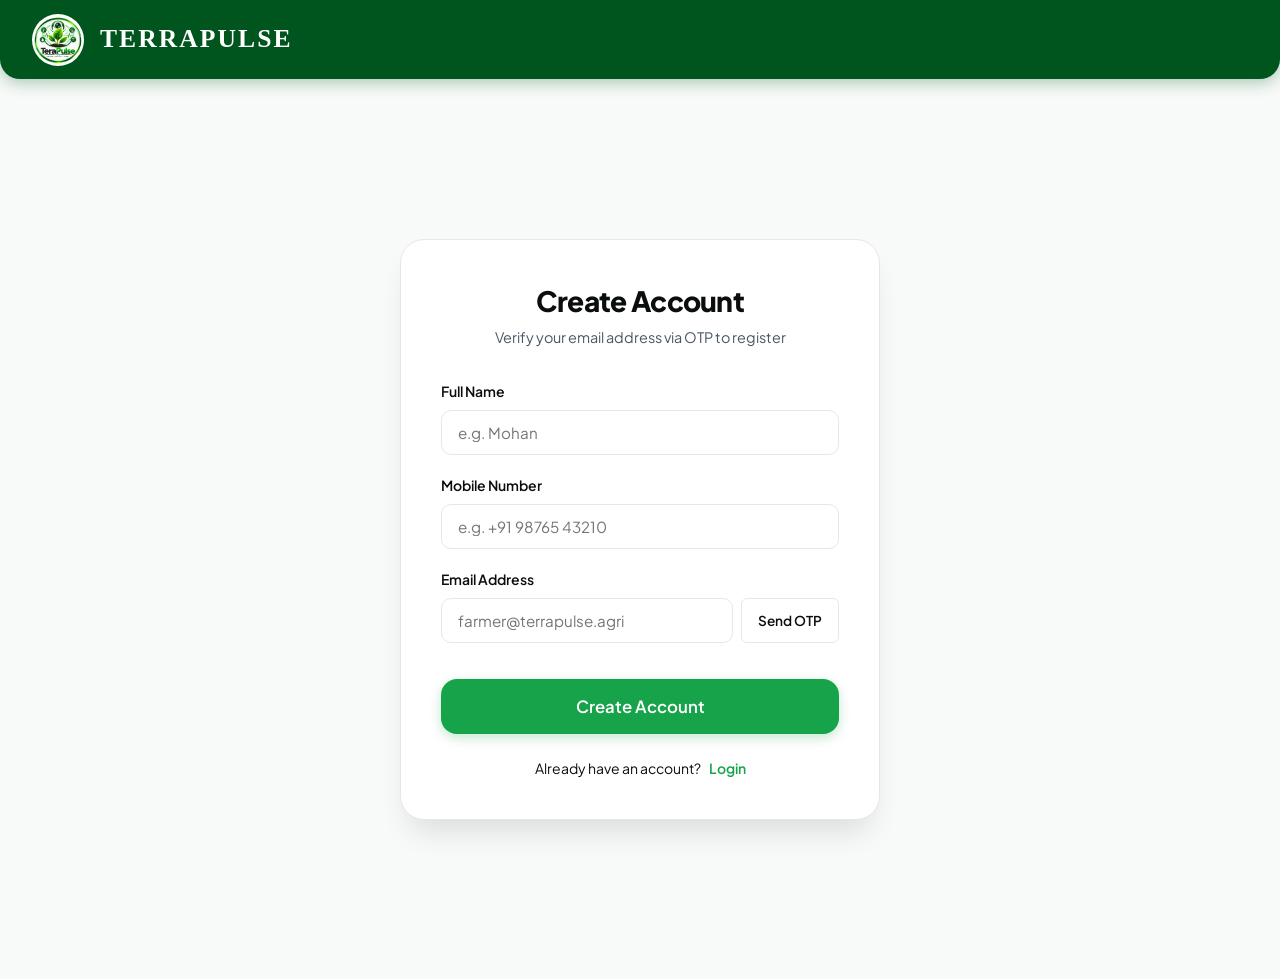
==== register.html @ d1101be7 "first commit - TerraPulse Smart Plant Health Monitoring" ====
<!DOCTYPE html>
<html lang="en">
<head>
  <meta charset="UTF-8">
  <meta name="viewport" content="width=device-width, initial-scale=1.0">
  <title>Create Account — TerraPulse 🌱</title>
  <link rel="stylesheet" href="css/variables.css">
  <link rel="stylesheet" href="css/global.css">
  <link rel="stylesheet" href="css/navbar.css">
  <link rel="stylesheet" href="css/auth.css">
  <link rel="stylesheet" href="css/responsive.css">
</head>
<body data-page="register">

  <!-- Header Banner -->
  <header class="app-header-banner">
    <a href="index.html" class="brand-wrapper">
      <img src="assets/logo.png" alt="TerraPulse Logo" class="brand-logo-img">
      <span class="brand-name-text">TERRAPULSE</span>
    </a>
  </header>

  <div class="auth-page">
    <div class="auth-card">
      <div class="auth-header">
        <h1 class="auth-title">Create Account</h1>
        <p class="auth-subtitle">Verify your email address via OTP to register</p>
      </div>

      <form id="register-form" class="auth-form">
        <!-- STEP 1: Basic Information -->
        <div class="form-group">
          <label for="full-name" class="form-label">Full Name</label>
          <input type="text" id="full-name" class="form-input" placeholder="e.g. Mohan" required>
        </div>

        <div class="form-group">
          <label for="mobile" class="form-label">Mobile Number</label>
          <input type="tel" id="mobile" class="form-input" placeholder="e.g. +91 98765 43210" required>
        </div>

        <div class="form-group">
          <label for="email" class="form-label">Email Address</label>
          <div style="display: flex; gap: 0.5rem;">
            <input type="email" id="email" class="form-input" placeholder="farmer@terrapulse.agri" required style="flex: 1;">
            <button id="btn-send-otp" type="button" class="btn btn-secondary btn-sm" style="white-space: nowrap;">
              Send OTP
            </button>
          </div>
        </div>

        <!-- STEP 2: OTP Verification Field (Revealed after Send OTP) -->
        <div id="otp-group" class="form-group" style="display: none; background: #f0fdf4; padding: 1rem; border-radius: var(--radius-md); border: 1px solid #bbf7d0;">
          <label for="otp-input" class="form-label" style="color: #166534;">Enter 6-Digit Email OTP</label>
          <div style="display: flex; gap: 0.5rem;">
            <input type="text" id="otp-input" class="form-input" placeholder="123456" maxlength="6" style="flex: 1; letter-spacing: 0.2em; font-weight: 800;">
            <button id="btn-verify-otp" type="button" class="btn btn-primary btn-sm">
              Verify OTP
            </button>
          </div>
        </div>

        <!-- STEP 3: Password Section (Unlocked ONLY after successful OTP verification) -->
        <div id="password-section" style="display: none;">
          <div class="form-group">
            <label for="password" class="form-label">Password</label>
            <input type="password" id="password" class="form-input" placeholder="••••••••">
          </div>

          <div class="form-group">
            <label for="confirm-password" class="form-label">Confirm Password</label>
            <input type="password" id="confirm-password" class="form-input" placeholder="••••••••">
          </div>
        </div>

        <button id="btn-create-account" type="submit" class="btn btn-primary btn-lg" disabled style="width: 100%; margin-top: 1rem;">
          Create Account
        </button>

        <div class="auth-footer-links" style="justify-content: center; gap: 0.5rem; margin-top: 1.5rem;">
          <span>Already have an account?</span>
          <a href="login.html" class="auth-link">Login</a>
        </div>
      </form>
    </div>
  </div>

  <script type="module" src="js/app.js"></script>
</body>
</html>
---- css/variables.css ----
/* TerraPulse - Design System Variables */

:root {
  /* Brand Color Palette */
  --color-primary: #16a34a;
  --color-primary-hover: #15803d;
  --color-primary-dark: #166534;
  --color-primary-light: #dcfce7;
  --color-primary-accent: #22c55e;
  --color-primary-glow: rgba(34, 197, 94, 0.25);

  /* Secondary & Neutral Colors */
  --color-white: #ffffff;
  --color-bg-light: #f7faf8;
  --color-surface-light: #ffffff;
  --color-surface-card: #ffffff;
  --color-border-light: #e5e7eb;
  --color-border-subtle: #f3f4f6;

  /* Typography & Text */
  --color-text-main: #0b0f0c;
  --color-text-secondary: #4b5563;
  --color-text-muted: #6b7280;
  --color-text-inverse: #ffffff;

  /* Status Colors */
  --color-status-good: #16a34a;
  --color-status-good-bg: #dcfce7;
  --color-status-good-border: #bbf7d0;

  --color-status-warning: #eab308;
  --color-status-warning-dark: #ca8a04;
  --color-status-warning-bg: #fef9c3;
  --color-status-warning-border: #fef08a;

  --color-status-critical: #ef4444;
  --color-status-critical-dark: #dc2626;
  --color-status-critical-bg: #fee2e2;
  --color-status-critical-border: #fecaca;

  /* Dark Theme Palette Overrides */
  --color-bg-dark: #0b0f0c;
  --color-surface-dark: #111814;
  --color-card-dark: #16201b;
  --color-border-dark: #223329;
  --color-text-dark-main: #f3f4f6;
  --color-text-dark-secondary: #9ca3af;

  /* Fonts */
  --font-family-base: 'Plus Jakarta Sans', 'Inter', -apple-system, BlinkMacSystemFont, 'Segoe UI', Roboto, sans-serif;
  --font-family-mono: 'JetBrains Mono', monospace;

  /* Elevation & Shadows */
  --shadow-sm: 0 1px 2px 0 rgba(0, 0, 0, 0.05);
  --shadow-md: 0 4px 6px -1px rgba(0, 0, 0, 0.07), 0 2px 4px -1px rgba(0, 0, 0, 0.04);
  --shadow-lg: 0 10px 25px -5px rgba(0, 0, 0, 0.08), 0 8px 10px -6px rgba(0, 0, 0, 0.04);
  --shadow-xl: 0 20px 30px -10px rgba(0, 0, 0, 0.12);
  --shadow-glow: 0 0 20px rgba(34, 197, 94, 0.3);

  /* Radius */
  --radius-sm: 6px;
  --radius-md: 10px;
  --radius-lg: 16px;
  --radius-xl: 24px;
  --radius-full: 9999px;

  /* Transitions */
  --transition-fast: 0.15s ease;
  --transition-normal: 0.25s cubic-bezier(0.4, 0, 0.2, 1);
  --transition-smooth: 0.35s cubic-bezier(0.16, 1, 0.3, 1);

  /* Layout dimensions */
  --sidebar-width: 260px;
  --navbar-height: 72px;
}

/* Dark Mode Theme Class */
[data-theme="dark"] {
  --color-bg-light: #0b0f0c;
  --color-surface-light: #111814;
  --color-surface-card: #16201b;
  --color-border-light: #223329;
  --color-border-subtle: #1c2b23;
  --color-text-main: #f3f4f6;
  --color-text-secondary: #9ca3af;
  --color-text-muted: #6b7280;
  --shadow-md: 0 4px 12px rgba(0, 0, 0, 0.4);
  --shadow-lg: 0 10px 30px rgba(0, 0, 0, 0.6);
}
---- css/global.css ----
/* TerraPulse Global Styles */
@import url('https://fonts.googleapis.com/css2?family=Plus+Jakarta+Sans:wght@300;400;500;600;700;800&display=swap');

*, *::before, *::after {
  box-sizing: border-box;
  margin: 0;
  padding: 0;
}

html, body {
  font-family: var(--font-family-base);
  background-color: var(--color-bg-light);
  color: var(--color-text-main);
  line-height: 1.5;
  -webkit-font-smoothing: antialiased;
  -moz-osx-font-smoothing: grayscale;
  min-height: 100vh;
  transition: background-color var(--transition-normal), color var(--transition-normal);
}

a {
  color: inherit;
  text-decoration: none;
}

button, input, select, textarea {
  font-family: inherit;
  font-size: inherit;
}

/* Page Layout Wrappers */
.app-container {
  display: flex;
  min-height: 100vh;
}

.main-content {
  flex: 1;
  margin-left: var(--sidebar-width);
  padding: 2rem;
  min-height: 100vh;
  display: flex;
  flex-direction: column;
  gap: 2rem;
  transition: margin-left var(--transition-smooth);
}

.page-header {
  display: flex;
  justify-content: space-between;
  align-items: center;
  flex-wrap: wrap;
  gap: 1rem;
}

.page-title {
  font-size: 1.875rem;
  font-weight: 800;
  color: var(--color-text-main);
  letter-spacing: -0.025em;
  display: flex;
  align-items: center;
  gap: 0.75rem;
}

.page-subtitle {
  font-size: 0.95rem;
  color: var(--color-text-secondary);
  margin-top: 0.25rem;
}

/* Standard Card Container */
.card {
  background-color: var(--color-surface-card);
  border: 1px solid var(--color-border-light);
  border-radius: var(--radius-lg);
  padding: 1.5rem;
  box-shadow: var(--shadow-md);
  transition: transform var(--transition-fast), box-shadow var(--transition-fast), border-color var(--transition-fast);
}

.card:hover {
  box-shadow: var(--shadow-lg);
}

.card-title {
  font-size: 1.15rem;
  font-weight: 700;
  color: var(--color-text-main);
  margin-bottom: 1rem;
  display: flex;
  align-items: center;
  gap: 0.5rem;
}

/* Button UI Components */
.btn {
  display: inline-flex;
  align-items: center;
  justify-content: center;
  gap: 0.5rem;
  padding: 0.75rem 1.5rem;
  font-size: 0.95rem;
  font-weight: 600;
  border-radius: var(--radius-md);
  border: 1px solid transparent;
  cursor: pointer;
  transition: all var(--transition-fast);
  user-select: none;
}

.btn-primary {
  background-color: var(--color-primary);
  color: var(--color-white);
  box-shadow: 0 4px 12px rgba(22, 163, 74, 0.25);
}

.btn-primary:hover {
  background-color: var(--color-primary-hover);
  box-shadow: 0 6px 16px rgba(22, 163, 74, 0.35);
  transform: translateY(-1px);
}

.btn-secondary {
  background-color: var(--color-surface-card);
  border-color: var(--color-border-light);
  color: var(--color-text-main);
}

.btn-secondary:hover {
  background-color: var(--color-primary-light);
  border-color: var(--color-primary-accent);
  color: var(--color-primary-dark);
}

.btn-outline {
  background-color: transparent;
  border: 1.5px solid var(--color-primary);
  color: var(--color-primary);
}

.btn-outline:hover {
  background-color: var(--color-primary);
  color: var(--color-white);
}

.btn-danger {
  background-color: var(--color-status-critical);
  color: var(--color-white);
}

.btn-danger:hover {
  background-color: var(--color-status-critical-dark);
}

.btn-sm {
  padding: 0.5rem 1rem;
  font-size: 0.85rem;
  border-radius: var(--radius-sm);
}

.btn-lg {
  padding: 1rem 2rem;
  font-size: 1.05rem;
  border-radius: var(--radius-lg);
}

/* Status Badges */
.badge {
  display: inline-flex;
  align-items: center;
  gap: 0.375rem;
  padding: 0.25rem 0.75rem;
  font-size: 0.75rem;
  font-weight: 700;
  border-radius: var(--radius-full);
  text-transform: uppercase;
  letter-spacing: 0.05em;
}

.badge-good {
  background-color: var(--color-status-good-bg);
  color: var(--color-status-good);
  border: 1px solid var(--color-status-good-border);
}

.badge-warning {
  background-color: var(--color-status-warning-bg);
  color: var(--color-status-warning-dark);
  border: 1px solid var(--color-status-warning-border);
}

.badge-critical {
  background-color: var(--color-status-critical-bg);
  color: var(--color-status-critical-dark);
  border: 1px solid var(--color-status-critical-border);
}

/* Pulse Dot */
.pulse-dot {
  width: 8px;
  height: 8px;
  border-radius: 50%;
  background-color: var(--color-status-good);
  box-shadow: 0 0 0 rgba(34, 197, 94, 0.4);
  animation: pulse-ring 1.8s infinite;
}

@keyframes pulse-ring {
  0% {
    box-shadow: 0 0 0 0 rgba(34, 197, 94, 0.7);
  }
  70% {
    box-shadow: 0 0 0 8px rgba(34, 197, 94, 0);
  }
  100% {
    box-shadow: 0 0 0 0 rgba(34, 197, 94, 0);
  }
}

/* Form Styling */
.form-group {
  display: flex;
  flex-direction: column;
  gap: 0.5rem;
  margin-bottom: 1.25rem;
}

.form-label {
  font-size: 0.875rem;
  font-weight: 600;
  color: var(--color-text-main);
}

.form-input {
  width: 100%;
  padding: 0.75rem 1rem;
  font-size: 0.95rem;
  background-color: var(--color-surface-card);
  border: 1px solid var(--color-border-light);
  border-radius: var(--radius-md);
  color: var(--color-text-main);
  outline: none;
  transition: border-color var(--transition-fast), box-shadow var(--transition-fast);
}

.form-input:focus {
  border-color: var(--color-primary);
  box-shadow: 0 0 0 3px var(--color-primary-glow);
}

/* Toast Notifications Container */
#toast-container {
  position: fixed;
  bottom: 2rem;
  right: 2rem;
  display: flex;
  flex-direction: column;
  gap: 0.75rem;
  z-index: 9999;
  pointer-events: none;
}

.toast {
  pointer-events: auto;
  min-width: 300px;
  max-width: 450px;
  background-color: var(--color-surface-card);
  border: 1px solid var(--color-border-light);
  border-left: 4px solid var(--color-primary);
  padding: 1rem 1.25rem;
  border-radius: var(--radius-md);
  box-shadow: var(--shadow-xl);
  display: flex;
  align-items: center;
  gap: 0.75rem;
  animation: slide-in-right 0.3s ease-out forwards;
}

.toast-success { border-left-color: var(--color-primary); }
.toast-warning { border-left-color: var(--color-status-warning); }
.toast-error { border-left-color: var(--color-status-critical); }

@keyframes slide-in-right {
  from { transform: translateX(100%); opacity: 0; }
  to { transform: translateX(0); opacity: 1; }
}

/* Utility Animations */
.animate-spin {
  animation: spin 1s linear infinite;
}

@keyframes spin {
  from { transform: rotate(0deg); }
  to { transform: rotate(360deg); }
}
---- css/navbar.css ----
/* TerraPulse Navigation Bar (Ref Images 1-4 Alignment) */

.app-header-banner {
  background-color: #00551e;
  padding: 0.85rem 2rem;
  display: flex;
  align-items: center;
  justify-content: space-between;
  border-bottom-left-radius: 20px;
  border-bottom-right-radius: 20px;
  box-shadow: 0 4px 15px rgba(0, 85, 30, 0.3);
  position: sticky;
  top: 0;
  z-index: 1000;
}

.brand-wrapper {
  display: flex;
  align-items: center;
  gap: 1rem;
}

.brand-logo-img {
  width: 52px;
  height: 52px;
  object-fit: contain;
  border-radius: 50%;
  background: white;
  padding: 2px;
}

.brand-name-text {
  font-family: 'Georgia', 'Times New Roman', serif;
  font-size: 1.6rem;
  font-weight: 800;
  color: #ffffff;
  letter-spacing: 0.08em;
  text-transform: uppercase;
}

.app-nav-links {
  display: flex;
  align-items: center;
  gap: 2.5rem;
  list-style: none;
}

.app-nav-link {
  font-size: 0.95rem;
  font-weight: 800;
  color: #ffffff;
  text-transform: uppercase;
  letter-spacing: 0.06em;
  transition: opacity 0.2s ease;
}

.app-nav-link:hover, .app-nav-link.active {
  opacity: 0.85;
  text-decoration: underline;
  text-underline-offset: 4px;
}

.user-avatar-circle {
  width: 48px;
  height: 48px;
  border-radius: 50%;
  background-color: #d1d5db;
  color: #374151;
  font-size: 1.4rem;
  font-weight: 800;
  display: flex;
  align-items: center;
  justify-content: center;
  box-shadow: inset 0 2px 4px rgba(0,0,0,0.1);
  text-transform: uppercase;
}
---- css/auth.css ----
/* TerraPulse Authentication Pages CSS */

.auth-page {
  min-height: 100vh;
  display: flex;
  align-items: center;
  justify-content: center;
  background-color: var(--color-bg-light);
  padding: 2rem 1rem;
}

.auth-card {
  width: 100%;
  max-width: 480px;
  background-color: var(--color-surface-card);
  border: 1px solid var(--color-border-light);
  border-radius: var(--radius-xl);
  padding: 2.5rem;
  box-shadow: var(--shadow-xl);
}

.auth-header {
  text-align: center;
  margin-bottom: 2rem;
}

.auth-logo {
  height: 48px;
  width: auto;
  margin-bottom: 1rem;
}

.auth-title {
  font-size: 1.75rem;
  font-weight: 800;
  color: var(--color-text-main);
  letter-spacing: -0.025em;
}

.auth-subtitle {
  font-size: 0.9rem;
  color: var(--color-text-secondary);
  margin-top: 0.35rem;
}

.auth-form {
  display: flex;
  flex-direction: column;
}

.auth-footer-links {
  display: flex;
  align-items: center;
  justify-content: space-between;
  margin-top: 1.5rem;
  font-size: 0.875rem;
}

.auth-link {
  color: var(--color-primary);
  font-weight: 600;
  transition: color var(--transition-fast);
}

.auth-link:hover {
  color: var(--color-primary-hover);
  text-decoration: underline;
}

/* Password Strength Indicator */
.password-strength-bar {
  height: 4px;
  background-color: var(--color-border-light);
  border-radius: var(--radius-full);
  margin-top: 0.5rem;
  overflow: hidden;
}

.password-strength-fill {
  height: 100%;
  width: 0%;
  transition: width 0.3s ease, background-color 0.3s ease;
}

.strength-weak { width: 33%; background-color: var(--color-status-critical); }
.strength-medium { width: 66%; background-color: var(--color-status-warning); }
.strength-strong { width: 100%; background-color: var(--color-status-good); }

.strength-label {
  font-size: 0.75rem;
  color: var(--color-text-muted);
  margin-top: 0.25rem;
}

.checkbox-group {
  display: flex;
  align-items: center;
  gap: 0.5rem;
  font-size: 0.875rem;
  color: var(--color-text-secondary);
}

.checkbox-group input[type="checkbox"] {
  accent-color: var(--color-primary);
  width: 16px;
  height: 16px;
}
---- css/responsive.css ----
/* TerraPulse Responsive Media Queries */

@media (max-width: 1024px) {
  .hero-section {
    grid-template-columns: 1fr;
    text-align: center;
    gap: 3rem;
  }

  .hero-subtitle {
    margin-left: auto;
    margin-right: auto;
  }

  .hero-buttons {
    justify-content: center;
  }

  .disease-result-layout {
    grid-template-columns: 1fr;
  }

  .charts-grid {
    grid-template-columns: 1fr;
  }

  .health-overview-card {
    grid-template-columns: 1fr;
  }
}

@media (max-width: 768px) {
  .app-sidebar {
    display: none; /* Hidden on mobile, replaced by bottom bar */
  }

  .main-content {
    margin-left: 0;
    padding: 1.25rem;
    padding-bottom: 5rem; /* Clearance for bottom nav bar */
  }

  .mobile-bottom-nav {
    display: flex;
  }

  .public-navbar .nav-menu {
    display: none; /* Simple mobile header */
  }

  .hero-title {
    font-size: 2.25rem;
  }

  .footer-content {
    grid-template-columns: 1fr;
    gap: 2rem;
  }

  .page-header {
    flex-direction: column;
    align-items: flex-start;
  }

  .monitoring-grid {
    grid-template-columns: 1fr;
  }
}
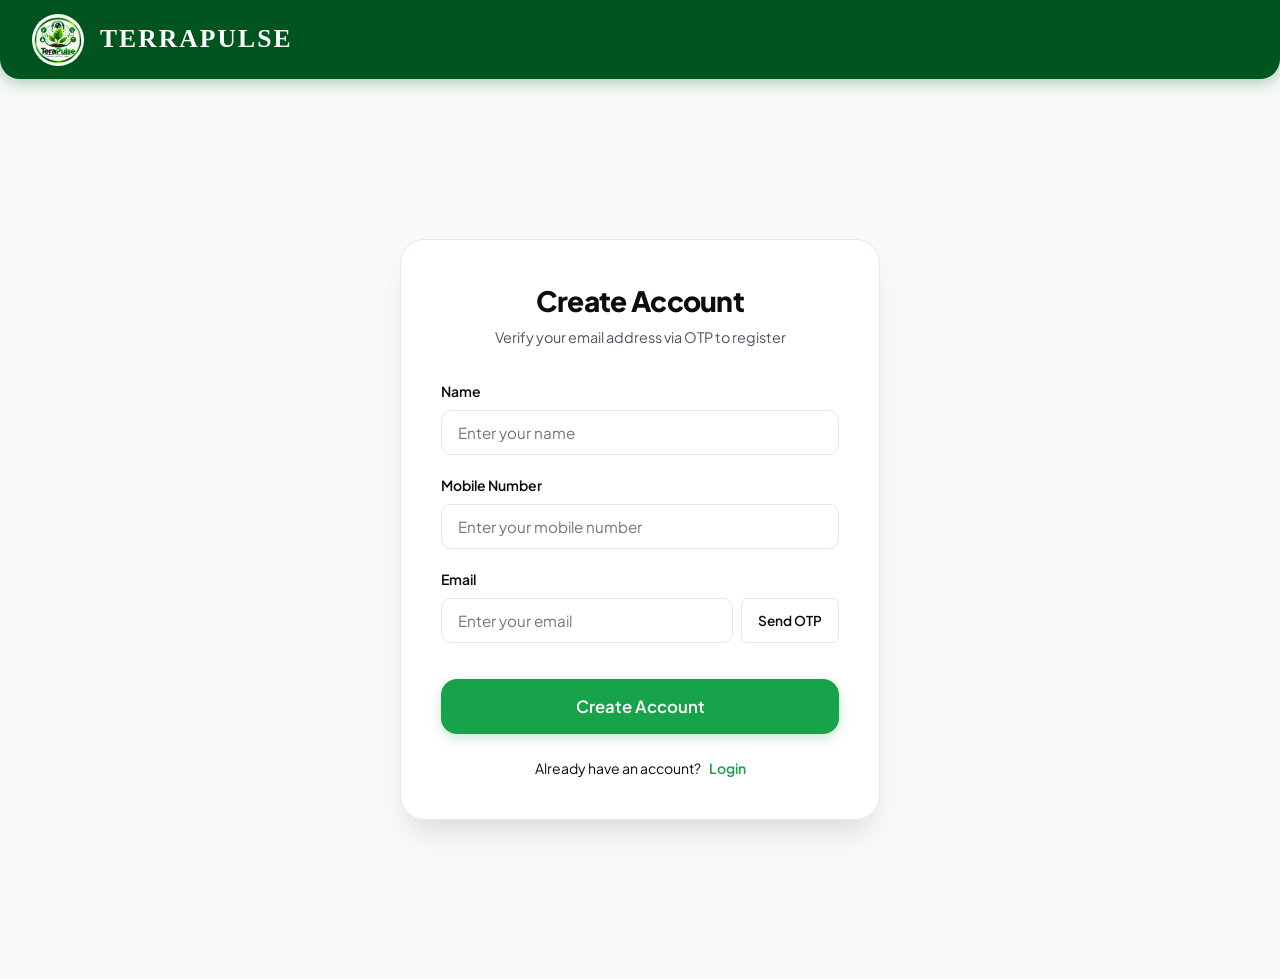
==== commit ce20741c: "Fix Create Account empty inputs, button feedback, and EmailJS OTP flow" ====
--- a/register.html
+++ b/register.html
@@ -27,22 +27,22 @@
         <p class="auth-subtitle">Verify your email address via OTP to register</p>
       </div>
 
-      <form id="register-form" class="auth-form">
+      <form id="register-form" class="auth-form" autocomplete="off">
         <!-- STEP 1: Basic Information -->
         <div class="form-group">
-          <label for="full-name" class="form-label">Full Name</label>
-          <input type="text" id="full-name" class="form-input" placeholder="e.g. Mohan" required>
+          <label for="full-name" class="form-label">Name</label>
+          <input type="text" id="full-name" class="form-input" placeholder="Enter your name" required value="">
         </div>
 
         <div class="form-group">
           <label for="mobile" class="form-label">Mobile Number</label>
-          <input type="tel" id="mobile" class="form-input" placeholder="e.g. +91 98765 43210" required>
+          <input type="tel" id="mobile" class="form-input" placeholder="Enter your mobile number" required value="">
         </div>
 
         <div class="form-group">
-          <label for="email" class="form-label">Email Address</label>
+          <label for="email" class="form-label">Email</label>
           <div style="display: flex; gap: 0.5rem;">
-            <input type="email" id="email" class="form-input" placeholder="farmer@terrapulse.agri" required style="flex: 1;">
+            <input type="email" id="email" class="form-input" placeholder="Enter your email" required style="flex: 1;" value="">
             <button id="btn-send-otp" type="button" class="btn btn-secondary btn-sm" style="white-space: nowrap;">
               Send OTP
             </button>
@@ -53,7 +53,7 @@
         <div id="otp-group" class="form-group" style="display: none; background: #f0fdf4; padding: 1rem; border-radius: var(--radius-md); border: 1px solid #bbf7d0;">
           <label for="otp-input" class="form-label" style="color: #166534;">Enter 6-Digit Email OTP</label>
           <div style="display: flex; gap: 0.5rem;">
-            <input type="text" id="otp-input" class="form-input" placeholder="123456" maxlength="6" style="flex: 1; letter-spacing: 0.2em; font-weight: 800;">
+            <input type="text" id="otp-input" class="form-input" placeholder="Enter 6-digit OTP" maxlength="6" style="flex: 1; letter-spacing: 0.2em; font-weight: 800;" value="">
             <button id="btn-verify-otp" type="button" class="btn btn-primary btn-sm">
               Verify OTP
             </button>
@@ -64,12 +64,12 @@
         <div id="password-section" style="display: none;">
           <div class="form-group">
             <label for="password" class="form-label">Password</label>
-            <input type="password" id="password" class="form-input" placeholder="••••••••">
+            <input type="password" id="password" class="form-input" placeholder="Enter your password" value="">
           </div>
 
           <div class="form-group">
             <label for="confirm-password" class="form-label">Confirm Password</label>
-            <input type="password" id="confirm-password" class="form-input" placeholder="••••••••">
+            <input type="password" id="confirm-password" class="form-input" placeholder="Confirm your password" value="">
           </div>
         </div>
 
